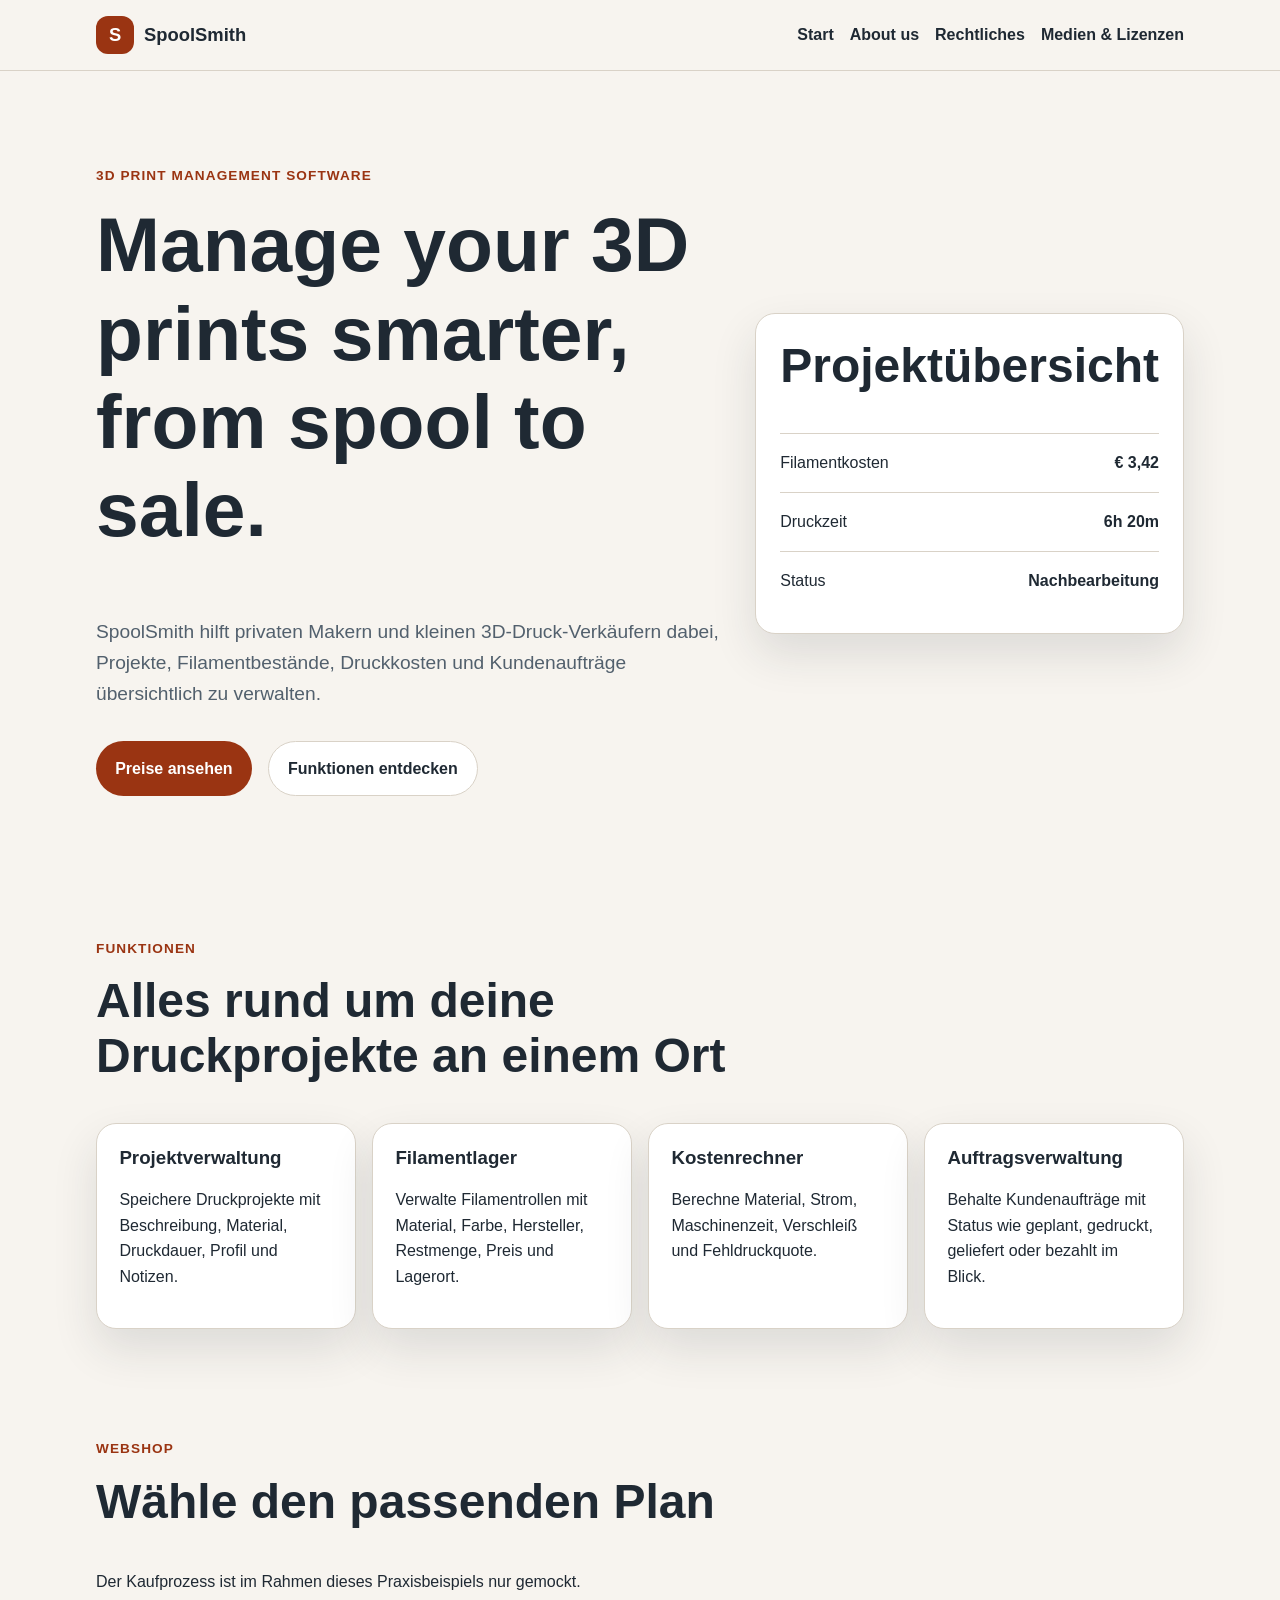
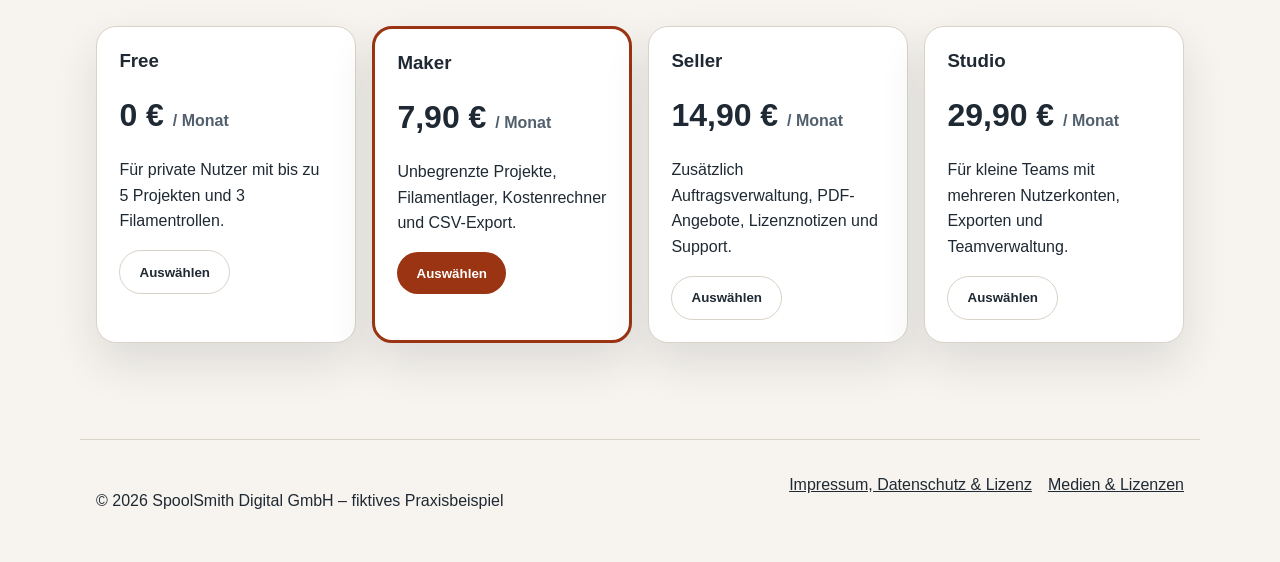
==== index.html @ ed66ff0f "Add first draft of homepage" ====
<!DOCTYPE html>
<html lang="de">
<head>
  <meta charset="UTF-8">
  <meta name="viewport" content="width=device-width, initial-scale=1.0">
  <title>SpoolSmith – 3D Print Management</title>
  <meta name="description" content="SpoolSmith ist eine Webanwendung zur Verwaltung von 3D-Druck-Projekten, Filamentbeständen, Druckkosten und Kundenaufträgen.">
  <link rel="stylesheet" href="assets/css/style.css">
</head>
<body>
  <a class="skip-link" href="#main">Zum Inhalt springen</a>

  <header class="site-header">
    <nav class="navbar" aria-label="Hauptnavigation">
      <a class="logo" href="index.html" aria-label="SpoolSmith Startseite">
        <span class="logo-mark">S</span>
        <span>SpoolSmith</span>
      </a>

      <ul class="nav-links">
        <li><a href="index.html" aria-current="page">Start</a></li>
        <li><a href="about.html">About us</a></li>
        <li><a href="legal.html">Rechtliches</a></li>
        <li><a href="media-licenses.html">Medien & Lizenzen</a></li>
      </ul>
    </nav>
  </header>

  <main id="main">
    <section class="hero">
      <div class="hero-text">
        <p class="eyebrow">3D Print Management Software</p>
        <h1>Manage your 3D prints smarter, from spool to sale.</h1>
        <p class="hero-description">
          SpoolSmith hilft privaten Makern und kleinen 3D-Druck-Verkäufern dabei,
          Projekte, Filamentbestände, Druckkosten und Kundenaufträge übersichtlich zu verwalten.
        </p>
        <div class="hero-actions">
          <a class="button primary" href="#pricing">Preise ansehen</a>
          <a class="button secondary" href="#features">Funktionen entdecken</a>
        </div>
      </div>

      <div class="hero-card" aria-label="Beispiel-Dashboard von SpoolSmith">
        <h2>Projektübersicht</h2>
        <div class="dashboard-row">
          <span>Filamentkosten</span>
          <strong>€ 3,42</strong>
        </div>
        <div class="dashboard-row">
          <span>Druckzeit</span>
          <strong>6h 20m</strong>
        </div>
        <div class="dashboard-row">
          <span>Status</span>
          <strong>Nachbearbeitung</strong>
        </div>
      </div>
    </section>

    <section id="features" class="section">
      <div class="section-heading">
        <p class="eyebrow">Funktionen</p>
        <h2>Alles rund um deine Druckprojekte an einem Ort</h2>
      </div>

      <div class="grid cards">
        <article class="card">
          <h3>Projektverwaltung</h3>
          <p>Speichere Druckprojekte mit Beschreibung, Material, Druckdauer, Profil und Notizen.</p>
        </article>

        <article class="card">
          <h3>Filamentlager</h3>
          <p>Verwalte Filamentrollen mit Material, Farbe, Hersteller, Restmenge, Preis und Lagerort.</p>
        </article>

        <article class="card">
          <h3>Kostenrechner</h3>
          <p>Berechne Material, Strom, Maschinenzeit, Verschleiß und Fehldruckquote.</p>
        </article>

        <article class="card">
          <h3>Auftragsverwaltung</h3>
          <p>Behalte Kundenaufträge mit Status wie geplant, gedruckt, geliefert oder bezahlt im Blick.</p>
        </article>
      </div>
    </section>

    <section id="pricing" class="section pricing-section">
      <div class="section-heading">
        <p class="eyebrow">Webshop</p>
        <h2>Wähle den passenden Plan</h2>
        <p>Der Kaufprozess ist im Rahmen dieses Praxisbeispiels nur gemockt.</p>
      </div>

      <div class="grid pricing-grid">
        <article class="price-card">
          <h3>Free</h3>
          <p class="price">0 € <span>/ Monat</span></p>
          <p>Für private Nutzer mit bis zu 5 Projekten und 3 Filamentrollen.</p>
          <button class="button secondary" type="button">Auswählen</button>
        </article>

        <article class="price-card featured">
          <h3>Maker</h3>
          <p class="price">7,90 € <span>/ Monat</span></p>
          <p>Unbegrenzte Projekte, Filamentlager, Kostenrechner und CSV-Export.</p>
          <button class="button primary" type="button">Auswählen</button>
        </article>

        <article class="price-card">
          <h3>Seller</h3>
          <p class="price">14,90 € <span>/ Monat</span></p>
          <p>Zusätzlich Auftragsverwaltung, PDF-Angebote, Lizenznotizen und Support.</p>
          <button class="button secondary" type="button">Auswählen</button>
        </article>

        <article class="price-card">
          <h3>Studio</h3>
          <p class="price">29,90 € <span>/ Monat</span></p>
          <p>Für kleine Teams mit mehreren Nutzerkonten, Exporten und Teamverwaltung.</p>
          <button class="button secondary" type="button">Auswählen</button>
        </article>
      </div>
    </section>
  </main>

  <footer class="site-footer">
    <p>&copy; 2026 SpoolSmith Digital GmbH – fiktives Praxisbeispiel</p>
    <nav aria-label="Footer Navigation">
      <a href="legal.html">Impressum, Datenschutz & Lizenz</a>
      <a href="media-licenses.html">Medien & Lizenzen</a>
    </nav>
  </footer>

  <script src="assets/js/main.js"></script>
</body>
</html>
---- assets/css/style.css ----
:root {
  --color-bg: #f7f4ef;
  --color-surface: #ffffff;
  --color-text: #1f2933;
  --color-muted: #52606d;
  --color-primary: #9a3412;
  --color-primary-dark: #7c2d12;
  --color-accent: #0f766e;
  --color-border: #d9d2c7;
  --shadow: 0 20px 45px rgba(31, 41, 51, 0.12);
  --radius: 1.25rem;
  --max-width: 1120px;
}

* {
  box-sizing: border-box;
}

body {
  margin: 0;
  font-family: Arial, Helvetica, sans-serif;
  background: var(--color-bg);
  color: var(--color-text);
  line-height: 1.6;
}

a {
  color: inherit;
}

a:focus-visible,
button:focus-visible {
  outline: 3px solid var(--color-accent);
  outline-offset: 4px;
}

.skip-link {
  position: absolute;
  left: 1rem;
  top: -100px;
  background: var(--color-text);
  color: white;
  padding: 0.75rem 1rem;
  z-index: 100;
}

.skip-link:focus {
  top: 1rem;
}

.site-header {
  background: rgba(247, 244, 239, 0.95);
  border-bottom: 1px solid var(--color-border);
  position: sticky;
  top: 0;
  z-index: 10;
}

.navbar {
  max-width: var(--max-width);
  margin: 0 auto;
  padding: 1rem;
  display: flex;
  justify-content: space-between;
  align-items: center;
  gap: 1rem;
}

.logo {
  display: inline-flex;
  align-items: center;
  gap: 0.6rem;
  font-weight: 800;
  text-decoration: none;
  font-size: 1.15rem;
}

.logo-mark {
  width: 2.4rem;
  height: 2.4rem;
  border-radius: 0.75rem;
  display: grid;
  place-items: center;
  background: var(--color-primary);
  color: white;
}

.nav-links {
  list-style: none;
  display: flex;
  gap: 1rem;
  margin: 0;
  padding: 0;
  flex-wrap: wrap;
}

.nav-links a {
  text-decoration: none;
  font-weight: 600;
}

.nav-links a:hover {
  text-decoration: underline;
}

.hero {
  max-width: var(--max-width);
  margin: 0 auto;
  padding: 5rem 1rem;
  display: grid;
  grid-template-columns: 1.3fr 0.7fr;
  gap: 2rem;
  align-items: center;
}

.eyebrow {
  color: var(--color-primary);
  text-transform: uppercase;
  font-weight: 800;
  letter-spacing: 0.08em;
  font-size: 0.85rem;
}

h1,
h2,
h3 {
  line-height: 1.15;
  margin-top: 0;
}

h1 {
  font-size: clamp(2.4rem, 7vw, 4.8rem);
  max-width: 850px;
}

h2 {
  font-size: clamp(1.8rem, 4vw, 3rem);
}

.hero-description {
  font-size: 1.2rem;
  color: var(--color-muted);
  max-width: 680px;
}

.hero-actions {
  display: flex;
  gap: 1rem;
  flex-wrap: wrap;
  margin-top: 2rem;
}

.button {
  border: 0;
  border-radius: 999px;
  padding: 0.85rem 1.2rem;
  font-weight: 800;
  cursor: pointer;
  text-decoration: none;
  display: inline-flex;
  justify-content: center;
  align-items: center;
}

.button.primary {
  background: var(--color-primary);
  color: white;
}

.button.primary:hover {
  background: var(--color-primary-dark);
}

.button.secondary {
  background: var(--color-surface);
  color: var(--color-text);
  border: 1px solid var(--color-border);
}

.hero-card,
.card,
.price-card {
  background: var(--color-surface);
  border: 1px solid var(--color-border);
  border-radius: var(--radius);
  box-shadow: var(--shadow);
}

.hero-card {
  padding: 1.5rem;
}

.dashboard-row {
  display: flex;
  justify-content: space-between;
  gap: 1rem;
  border-top: 1px solid var(--color-border);
  padding: 1rem 0;
}

.section {
  max-width: var(--max-width);
  margin: 0 auto;
  padding: 3rem 1rem;
}

.section-heading {
  max-width: 760px;
  margin-bottom: 2rem;
}

.grid {
  display: grid;
  gap: 1rem;
}

.cards {
  grid-template-columns: repeat(4, 1fr);
}

.card,
.price-card {
  padding: 1.4rem;
}

.pricing-grid {
  grid-template-columns: repeat(4, 1fr);
}

.price-card.featured {
  border: 3px solid var(--color-primary);
}

.price {
  font-size: 2rem;
  font-weight: 900;
  margin: 0.5rem 0;
}

.price span {
  font-size: 1rem;
  font-weight: 600;
  color: var(--color-muted);
}

.site-footer {
  border-top: 1px solid var(--color-border);
  padding: 2rem 1rem;
  max-width: var(--max-width);
  margin: 3rem auto 0;
  display: flex;
  justify-content: space-between;
  gap: 1rem;
  flex-wrap: wrap;
}

.site-footer nav {
  display: flex;
  gap: 1rem;
  flex-wrap: wrap;
}

@media (max-width: 850px) {
  .hero {
    grid-template-columns: 1fr;
    padding-top: 3rem;
  }

  .cards,
  .pricing-grid {
    grid-template-columns: 1fr 1fr;
  }

  .navbar {
    align-items: flex-start;
    flex-direction: column;
  }
}

@media (max-width: 560px) {
  .cards,
  .pricing-grid {
    grid-template-columns: 1fr;
  }

  .hero-actions {
    flex-direction: column;
  }

  .button {
    width: 100%;
  }
}
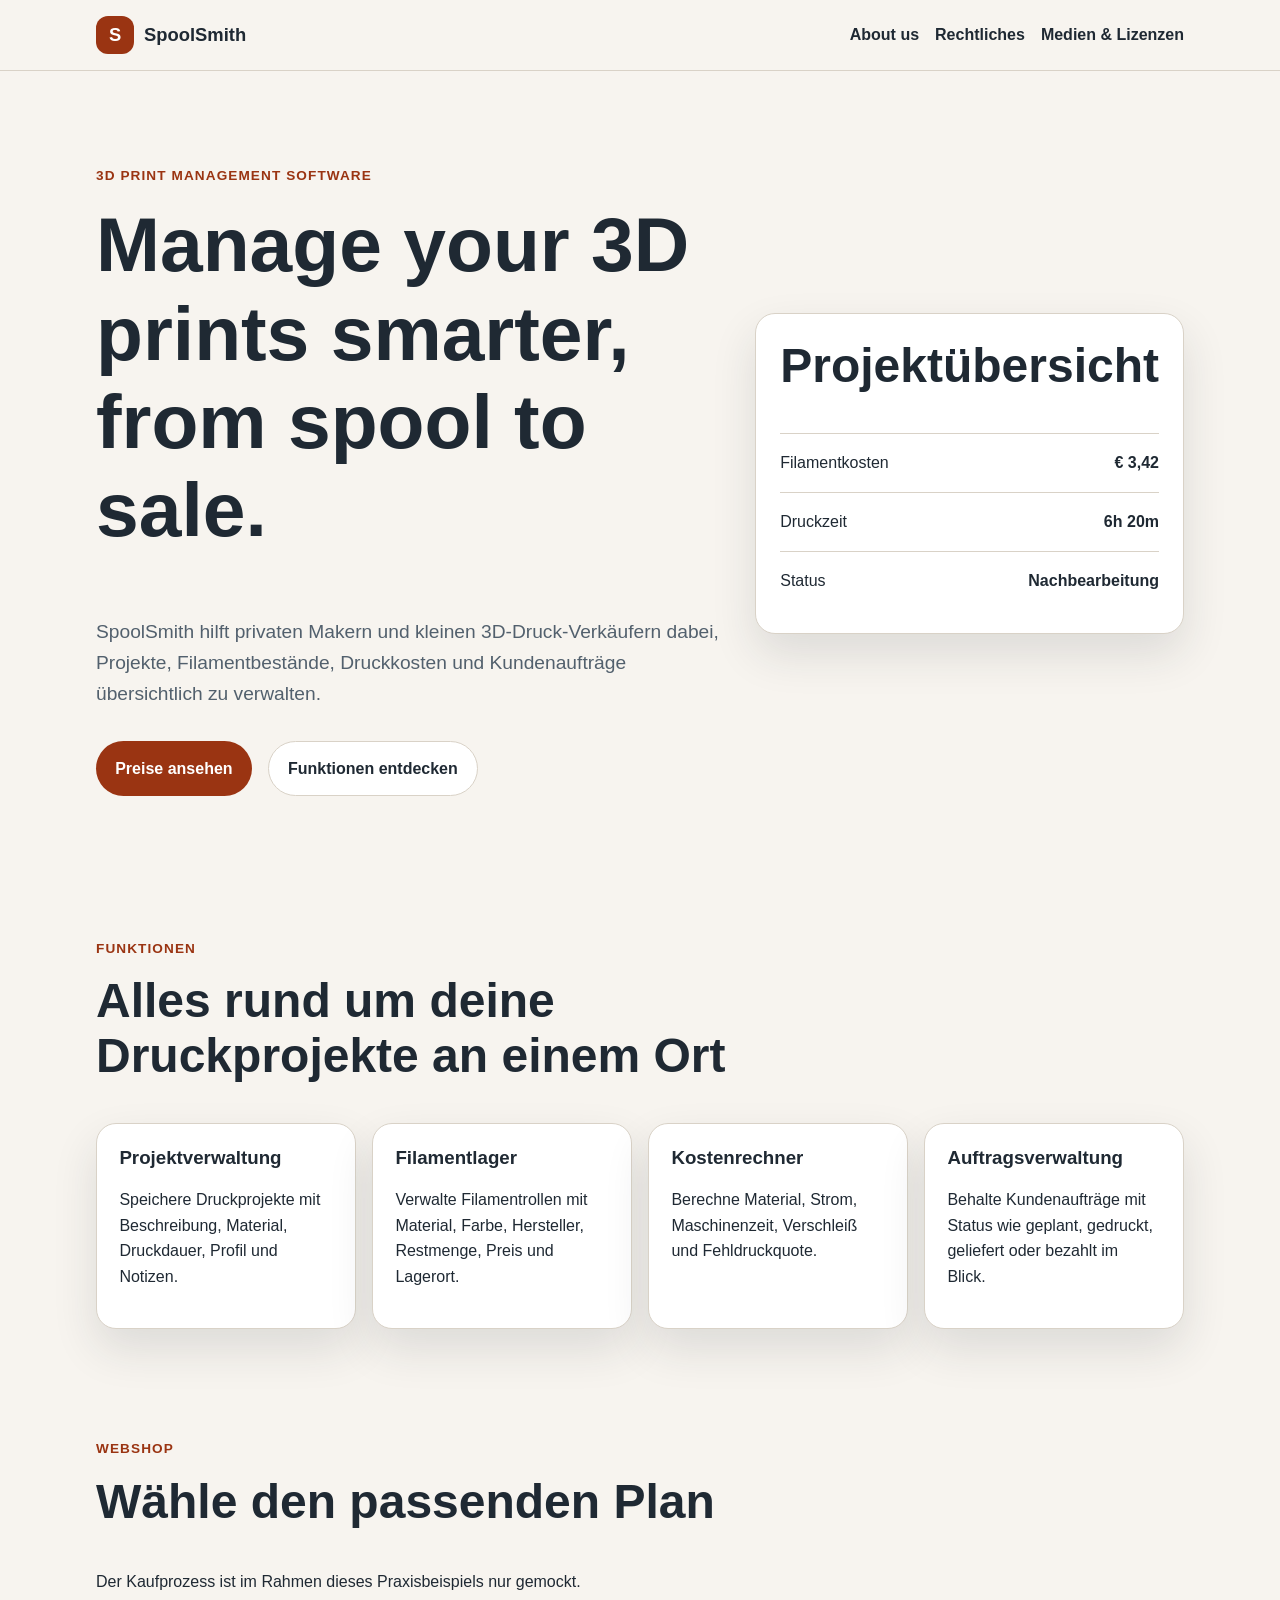
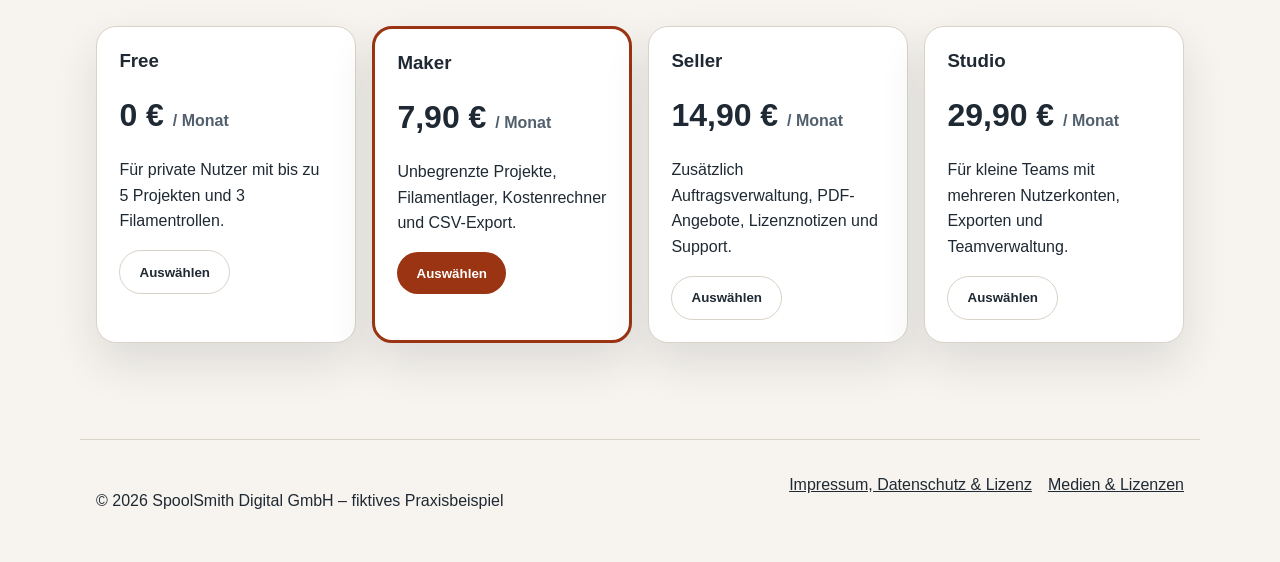
==== commit c2bd4327: "removed start link from header after WAVE recommendation" ====
--- a/index.html
+++ b/index.html
@@ -18,7 +18,6 @@
       </a>
 
       <ul class="nav-links">
-        <li><a href="index.html" aria-current="page">Start</a></li>
         <li><a href="about.html">About us</a></li>
         <li><a href="legal.html">Rechtliches</a></li>
         <li><a href="media-licenses.html">Medien & Lizenzen</a></li>
--- a/assets/css/style.css
+++ b/assets/css/style.css
@@ -290,4 +290,221 @@
   .button {
     width: 100%;
   }
+}
+
+/* for about.html */
+
+.page-hero {
+  max-width: var(--max-width);
+  margin: 0 auto;
+  padding: 4rem 1rem 2rem;
+}
+
+.page-hero p {
+  max-width: 760px;
+  color: var(--color-muted);
+  font-size: 1.15rem;
+}
+
+.two-column {
+  display: grid;
+  grid-template-columns: 1.2fr 0.8fr;
+  gap: 2rem;
+  align-items: start;
+}
+
+.info-box,
+.notice {
+  background: var(--color-surface);
+  border: 1px solid var(--color-border);
+  border-radius: var(--radius);
+  box-shadow: var(--shadow);
+  padding: 1.5rem;
+}
+
+.info-box dl {
+  margin: 0;
+}
+
+.info-box div {
+  border-top: 1px solid var(--color-border);
+  padding: 0.9rem 0;
+}
+
+.info-box div:first-of-type {
+  border-top: 0;
+}
+
+.info-box dt {
+  font-weight: 800;
+}
+
+.info-box dd {
+  margin: 0.2rem 0 0;
+  color: var(--color-muted);
+}
+
+.table-wrapper {
+  overflow-x: auto;
+  background: var(--color-surface);
+  border: 1px solid var(--color-border);
+  border-radius: var(--radius);
+  box-shadow: var(--shadow);
+}
+
+table {
+  width: 100%;
+  border-collapse: collapse;
+  min-width: 680px;
+}
+
+caption {
+  text-align: left;
+  font-weight: 800;
+  padding: 1rem;
+}
+
+th,
+td {
+  text-align: left;
+  vertical-align: top;
+  padding: 1rem;
+  border-top: 1px solid var(--color-border);
+}
+
+th {
+  background: #f1ede6;
+}
+
+.notice p:first-child {
+  margin-top: 0;
+}
+
+.notice p:last-child {
+  margin-bottom: 0;
+}
+
+@media (max-width: 850px) {
+  .two-column {
+    grid-template-columns: 1fr;
+  }
+}
+
+/* for legal.html */
+
+.legal-layout {
+  display: grid;
+  grid-template-columns: 280px 1fr;
+  gap: 2rem;
+  align-items: start;
+}
+
+.legal-nav {
+  position: sticky;
+  top: 6rem;
+  background: var(--color-surface);
+  border: 1px solid var(--color-border);
+  border-radius: var(--radius);
+  box-shadow: var(--shadow);
+  padding: 1.25rem;
+}
+
+.legal-nav h2 {
+  font-size: 1.2rem;
+}
+
+.legal-nav ul {
+  list-style: none;
+  padding: 0;
+  margin: 0;
+}
+
+.legal-nav li {
+  border-top: 1px solid var(--color-border);
+}
+
+.legal-nav li:first-child {
+  border-top: 0;
+}
+
+.legal-nav a {
+  display: block;
+  padding: 0.75rem 0;
+  font-weight: 700;
+  text-decoration: none;
+}
+
+.legal-nav a:hover {
+  text-decoration: underline;
+}
+
+.legal-content {
+  display: grid;
+  gap: 1.5rem;
+}
+
+.legal-block {
+  background: var(--color-surface);
+  border: 1px solid var(--color-border);
+  border-radius: var(--radius);
+  box-shadow: var(--shadow);
+  padding: 1.5rem;
+  scroll-margin-top: 7rem;
+}
+
+.legal-block h2 {
+  margin-bottom: 1.2rem;
+}
+
+.legal-block h3 {
+  margin-top: 1.6rem;
+}
+
+.legal-block ul {
+  padding-left: 1.25rem;
+}
+
+.contact-form {
+  display: grid;
+  gap: 1rem;
+  max-width: 680px;
+  margin-top: 1.5rem;
+}
+
+.contact-form label {
+  display: block;
+  font-weight: 800;
+  margin-bottom: 0.35rem;
+}
+
+.contact-form input,
+.contact-form textarea {
+  width: 100%;
+  border: 1px solid var(--color-border);
+  border-radius: 0.8rem;
+  padding: 0.85rem;
+  font: inherit;
+  background: #fff;
+  color: var(--color-text);
+}
+
+.contact-form input:focus,
+.contact-form textarea:focus {
+  outline: 3px solid var(--color-accent);
+  outline-offset: 3px;
+}
+
+.form-hint {
+  color: var(--color-muted);
+  margin: 0;
+}
+
+@media (max-width: 900px) {
+  .legal-layout {
+    grid-template-columns: 1fr;
+  }
+
+  .legal-nav {
+    position: static;
+  }
 }
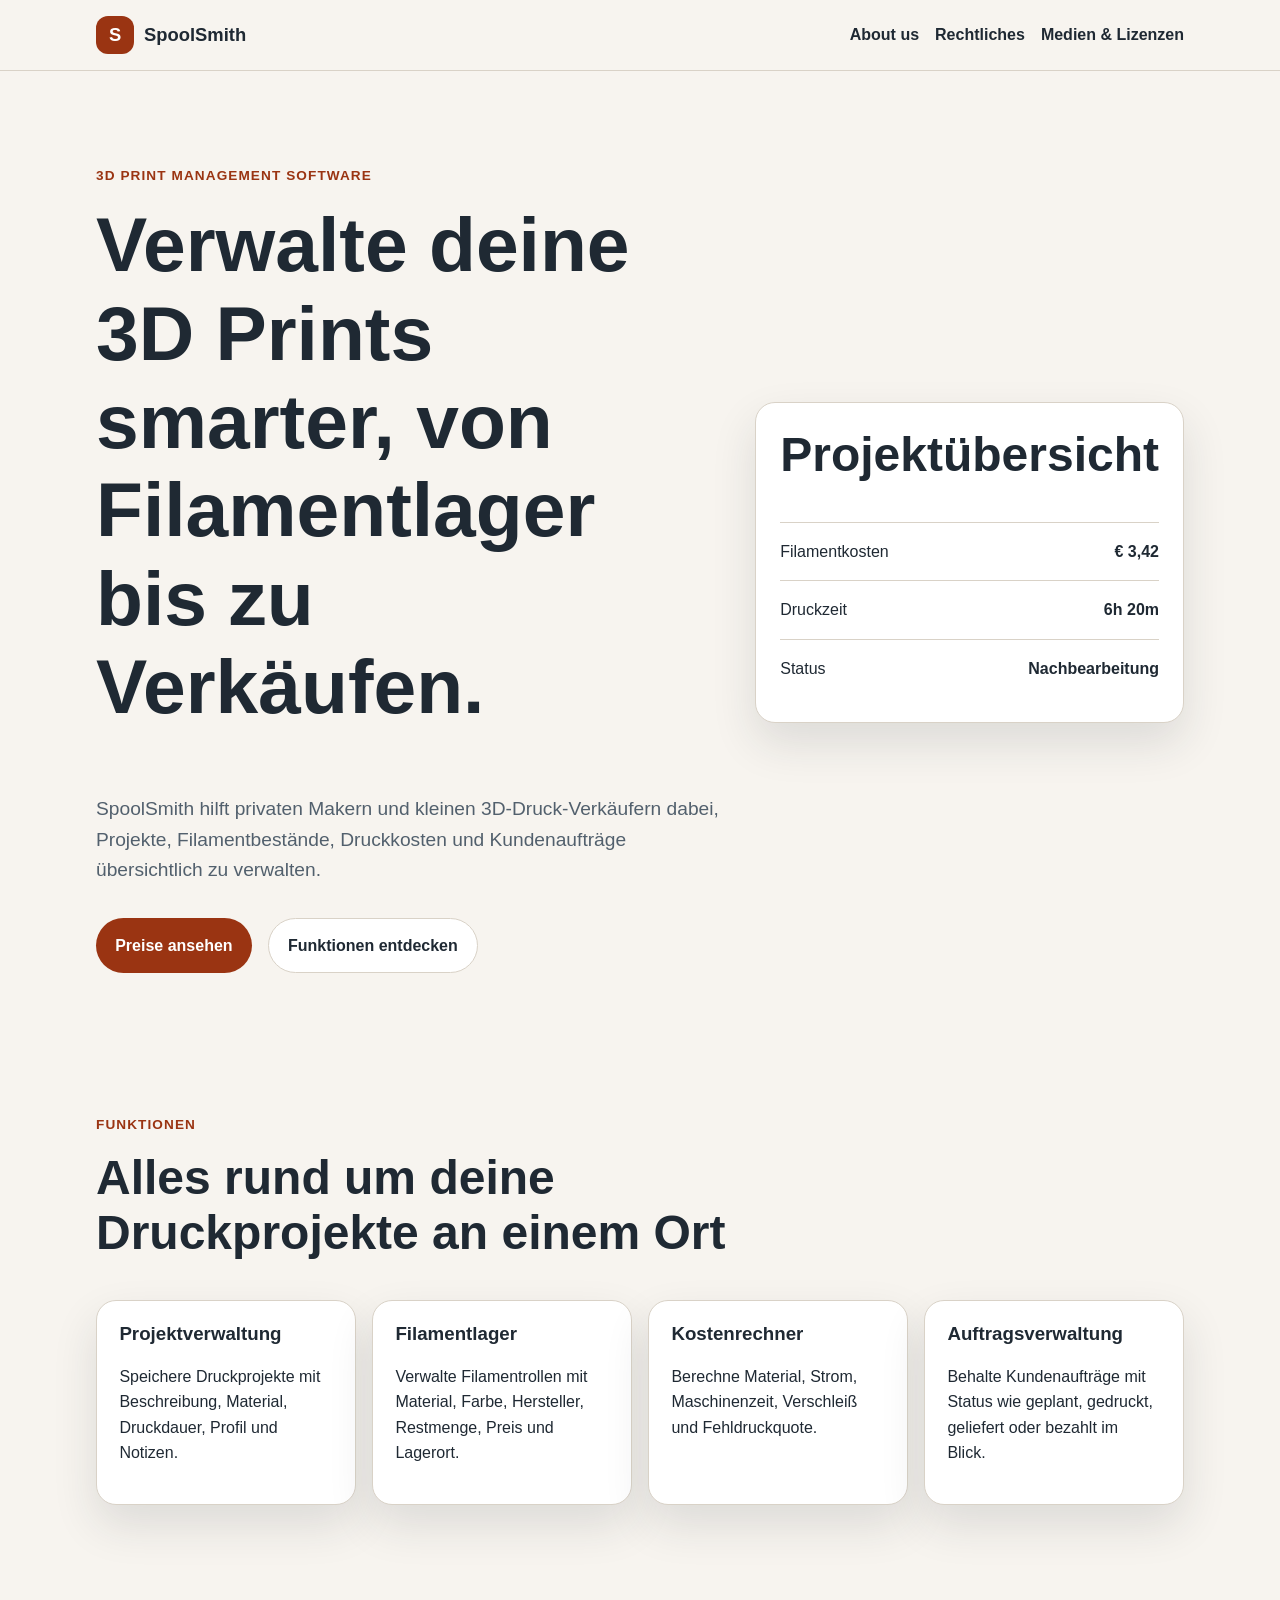
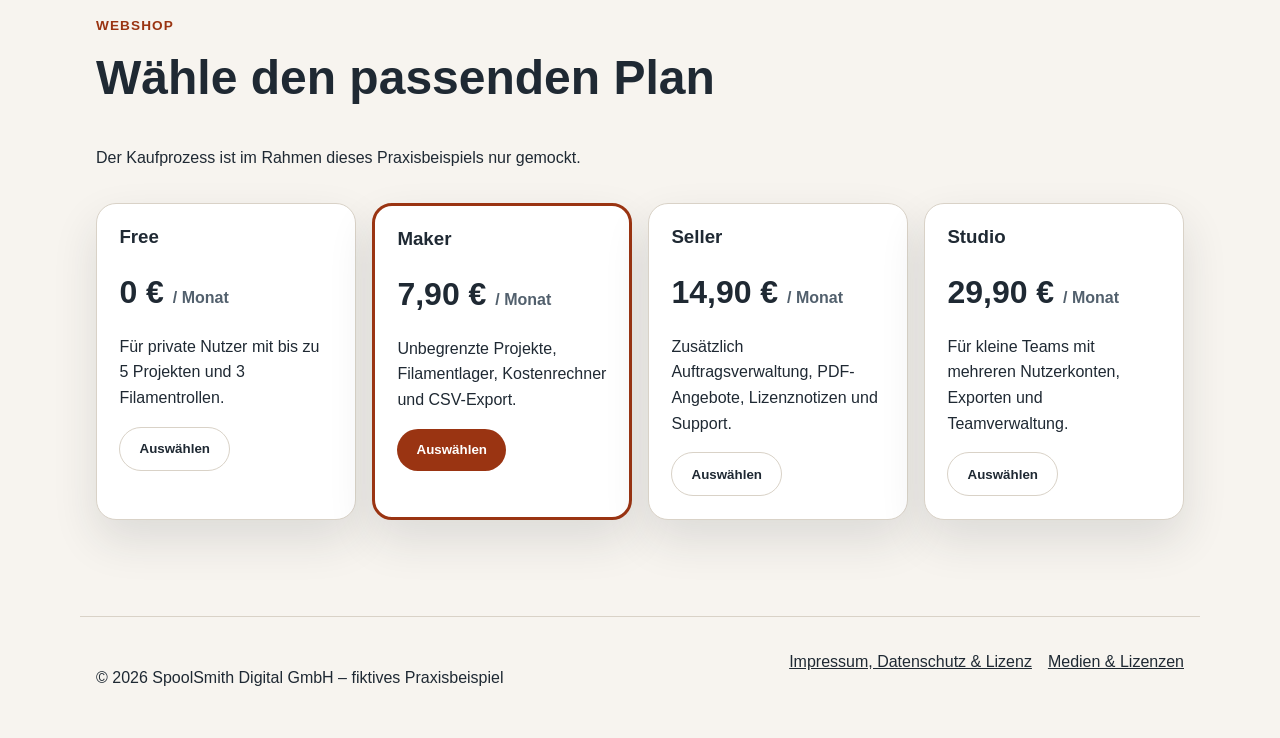
==== commit cda6d01f: "various fixes in detailed descriptions" ====
--- a/index.html
+++ b/index.html
@@ -29,7 +29,7 @@
     <section class="hero">
       <div class="hero-text">
         <p class="eyebrow">3D Print Management Software</p>
-        <h1>Manage your 3D prints smarter, from spool to sale.</h1>
+        <h1>Verwalte deine 3D Prints smarter, von Filamentlager bis zu Verkäufen.</h1>
         <p class="hero-description">
           SpoolSmith hilft privaten Makern und kleinen 3D-Druck-Verkäufern dabei,
           Projekte, Filamentbestände, Druckkosten und Kundenaufträge übersichtlich zu verwalten.
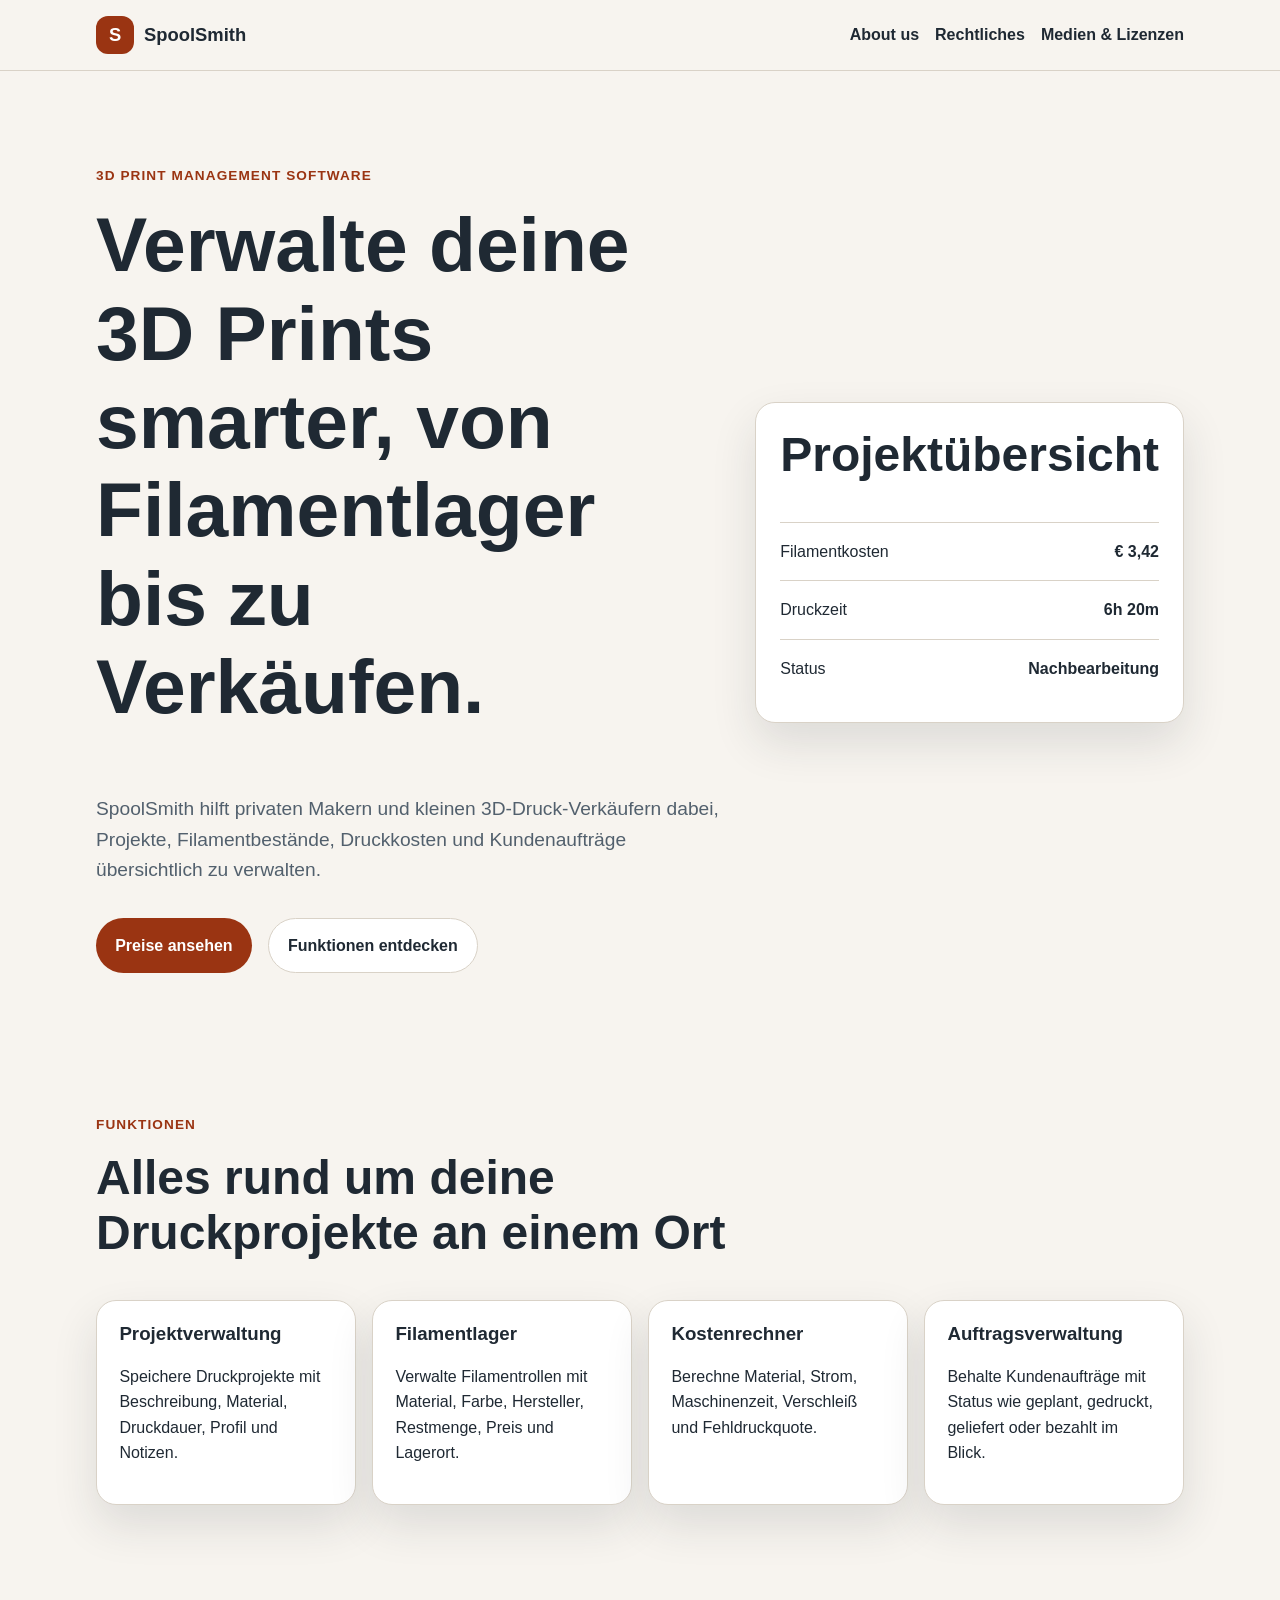
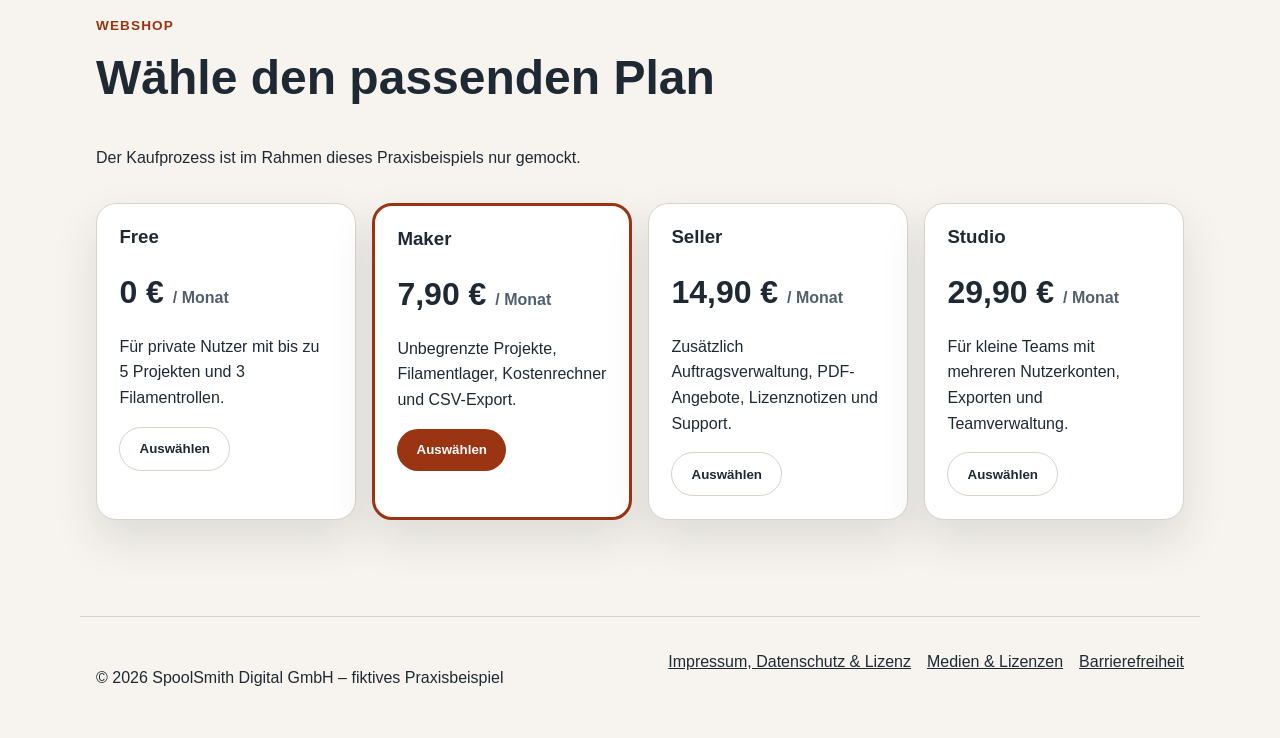
==== commit 49182c53: "finale Anpassungen vor der Abgabe" ====
--- a/index.html
+++ b/index.html
@@ -130,6 +130,7 @@
     <nav aria-label="Footer Navigation">
       <a href="legal.html">Impressum, Datenschutz & Lizenz</a>
       <a href="media-licenses.html">Medien & Lizenzen</a>
+      <a href="legal.html#accessibility">Barrierefreiheit</a>
     </nav>
   </footer>
 
